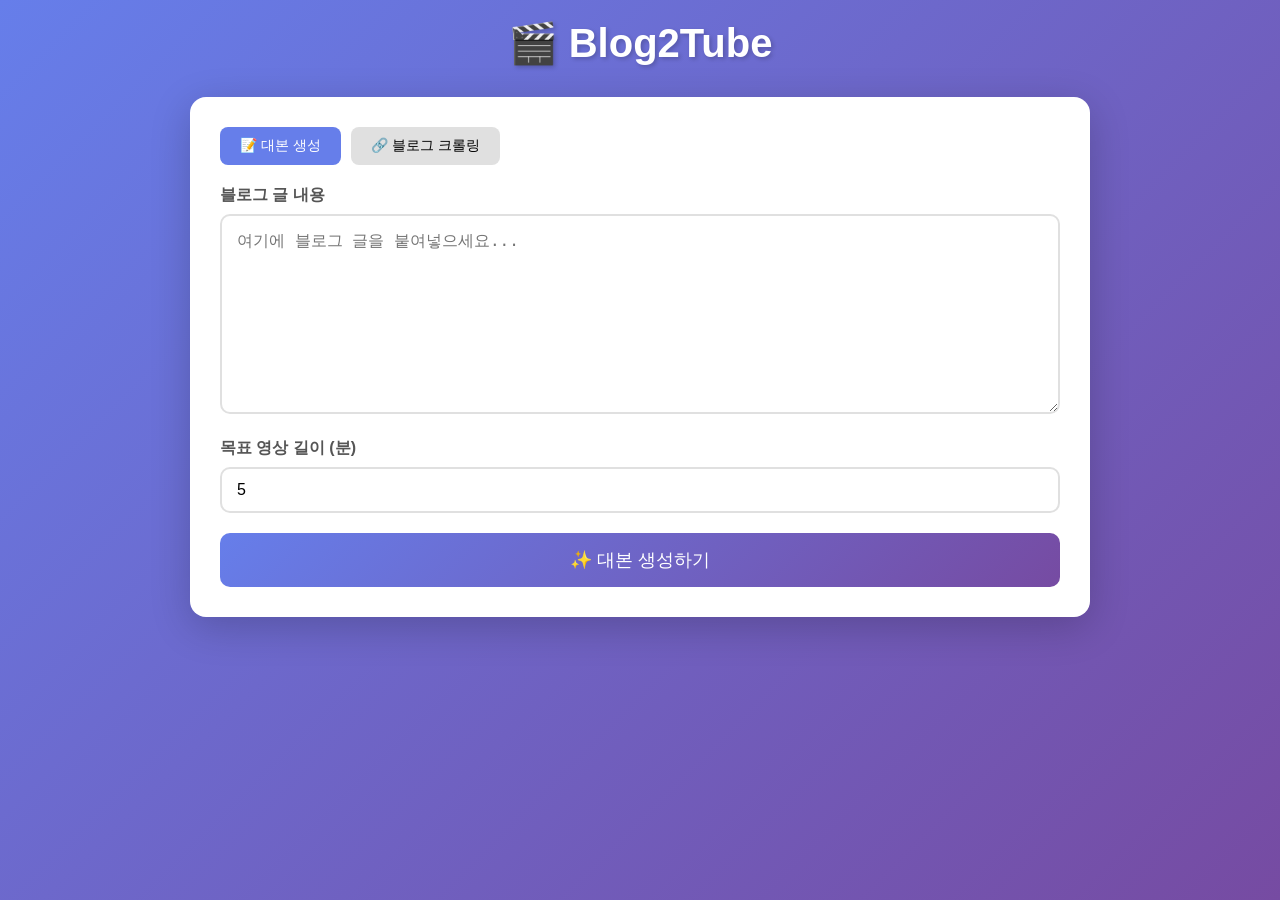
==== static/index.html @ efc8e056 "feat: Add user-friendly web UI for script generation - Create static/index.html with modern design -" ====
<!DOCTYPE html>
<html lang="ko">
<head>
    <meta charset="UTF-8">
    <meta name="viewport" content="width=device-width, initial-scale=1.0">
    <title>Blog2Tube - 블로그를 유튜브 영상으로</title>
    <style>
        * {
            margin: 0;
            padding: 0;
            box-sizing: border-box;
        }
        body {
            font-family: 'Segoe UI', Tahoma, Geneva, Verdana, sans-serif;
            background: linear-gradient(135deg, #667eea 0%, #764ba2 100%);
            min-height: 100vh;
            padding: 20px;
        }
        .container {
            max-width: 900px;
            margin: 0 auto;
        }
        h1 {
            color: white;
            text-align: center;
            margin-bottom: 30px;
            font-size: 2.5em;
            text-shadow: 2px 2px 4px rgba(0,0,0,0.2);
        }
        .card {
            background: white;
            border-radius: 16px;
            padding: 30px;
            margin-bottom: 20px;
            box-shadow: 0 10px 40px rgba(0,0,0,0.2);
        }
        .card h2 {
            color: #333;
            margin-bottom: 20px;
            font-size: 1.5em;
        }
        textarea {
            width: 100%;
            height: 200px;
            padding: 15px;
            border: 2px solid #e0e0e0;
            border-radius: 10px;
            font-size: 16px;
            resize: vertical;
            transition: border-color 0.3s;
        }
        textarea:focus {
            outline: none;
            border-color: #667eea;
        }
        .input-group {
            margin-bottom: 20px;
        }
        label {
            display: block;
            margin-bottom: 8px;
            color: #555;
            font-weight: 600;
        }
        input[type="number"], input[type="text"] {
            width: 100%;
            padding: 12px 15px;
            border: 2px solid #e0e0e0;
            border-radius: 10px;
            font-size: 16px;
        }
        input:focus {
            outline: none;
            border-color: #667eea;
        }
        .btn {
            background: linear-gradient(135deg, #667eea 0%, #764ba2 100%);
            color: white;
            border: none;
            padding: 15px 40px;
            font-size: 18px;
            border-radius: 10px;
            cursor: pointer;
            width: 100%;
            transition: transform 0.2s, box-shadow 0.2s;
        }
        .btn:hover {
            transform: translateY(-2px);
            box-shadow: 0 5px 20px rgba(102, 126, 234, 0.4);
        }
        .btn:disabled {
            background: #ccc;
            cursor: not-allowed;
            transform: none;
        }
        .result {
            margin-top: 20px;
            padding: 20px;
            background: #f8f9fa;
            border-radius: 10px;
            display: none;
        }
        .result.show {
            display: block;
        }
        .result h3 {
            color: #333;
            margin-bottom: 15px;
        }
        .scene {
            background: white;
            padding: 15px;
            border-radius: 8px;
            margin-bottom: 15px;
            border-left: 4px solid #667eea;
        }
        .scene-title {
            font-weight: bold;
            color: #667eea;
            margin-bottom: 10px;
        }
        .scene-script {
            color: #333;
            line-height: 1.6;
            margin-bottom: 10px;
        }
        .scene-prompt {
            font-size: 12px;
            color: #888;
            font-style: italic;
        }
        .loading {
            text-align: center;
            padding: 40px;
        }
        .spinner {
            border: 4px solid #f3f3f3;
            border-top: 4px solid #667eea;
            border-radius: 50%;
            width: 50px;
            height: 50px;
            animation: spin 1s linear infinite;
            margin: 0 auto 20px;
        }
        @keyframes spin {
            0% { transform: rotate(0deg); }
            100% { transform: rotate(360deg); }
        }
        .error {
            background: #ffe6e6;
            color: #cc0000;
            padding: 15px;
            border-radius: 8px;
            margin-top: 15px;
        }
        .stats {
            display: flex;
            gap: 20px;
            margin-bottom: 20px;
        }
        .stat {
            background: #667eea;
            color: white;
            padding: 15px 20px;
            border-radius: 8px;
            flex: 1;
            text-align: center;
        }
        .stat-value {
            font-size: 24px;
            font-weight: bold;
        }
        .stat-label {
            font-size: 12px;
            opacity: 0.8;
        }
        .tabs {
            display: flex;
            gap: 10px;
            margin-bottom: 20px;
        }
        .tab {
            padding: 10px 20px;
            background: #e0e0e0;
            border: none;
            border-radius: 8px;
            cursor: pointer;
            font-size: 14px;
        }
        .tab.active {
            background: #667eea;
            color: white;
        }
        .tab-content {
            display: none;
        }
        .tab-content.active {
            display: block;
        }
    </style>
</head>
<body>
    <div class="container">
        <h1>🎬 Blog2Tube</h1>

        <div class="card">
            <div class="tabs">
                <button class="tab active" onclick="showTab('script')">📝 대본 생성</button>
                <button class="tab" onclick="showTab('crawl')">🔗 블로그 크롤링</button>
            </div>

            <!-- 대본 생성 탭 -->
            <div id="script-tab" class="tab-content active">
                <div class="input-group">
                    <label>블로그 글 내용</label>
                    <textarea id="blogContent" placeholder="여기에 블로그 글을 붙여넣으세요..."></textarea>
                </div>
                <div class="input-group">
                    <label>목표 영상 길이 (분)</label>
                    <input type="number" id="duration" value="5" min="1" max="30">
                </div>
                <button class="btn" id="generateBtn" onclick="generateScript()">
                    ✨ 대본 생성하기
                </button>
            </div>

            <!-- 블로그 크롤링 탭 -->
            <div id="crawl-tab" class="tab-content">
                <div class="input-group">
                    <label>네이버 블로그 URL</label>
                    <input type="text" id="blogUrl" placeholder="https://blog.naver.com/...">
                </div>
                <button class="btn" onclick="crawlBlog()">
                    🔍 블로그 가져오기
                </button>
            </div>
        </div>

        <!-- 결과 영역 -->
        <div class="card result" id="result">
            <div class="loading" id="loading">
                <div class="spinner"></div>
                <p>Claude가 대본을 작성하고 있습니다...</p>
            </div>
            <div id="resultContent"></div>
        </div>
    </div>

    <script>
        function showTab(tab) {
            document.querySelectorAll('.tab').forEach(t => t.classList.remove('active'));
            document.querySelectorAll('.tab-content').forEach(c => c.classList.remove('active'));

            event.target.classList.add('active');
            document.getElementById(tab + '-tab').classList.add('active');
        }

        async function generateScript() {
            const content = document.getElementById('blogContent').value;
            const duration = document.getElementById('duration').value;

            if (!content.trim()) {
                alert('블로그 글 내용을 입력해주세요.');
                return;
            }

            const resultDiv = document.getElementById('result');
            const loading = document.getElementById('loading');
            const resultContent = document.getElementById('resultContent');
            const btn = document.getElementById('generateBtn');

            resultDiv.classList.add('show');
            loading.style.display = 'block';
            resultContent.innerHTML = '';
            btn.disabled = true;
            btn.textContent = '생성 중...';

            try {
                const response = await fetch('/generate-script', {
                    method: 'POST',
                    headers: { 'Content-Type': 'application/json' },
                    body: JSON.stringify({
                        text: content,
                        target_duration_minutes: parseInt(duration)
                    })
                });

                const data = await response.json();
                loading.style.display = 'none';

                if (response.ok) {
                    displayResult(data);
                } else {
                    resultContent.innerHTML = `<div class="error">❌ 오류: ${data.detail}</div>`;
                }
            } catch (error) {
                loading.style.display = 'none';
                resultContent.innerHTML = `<div class="error">❌ 네트워크 오류: ${error.message}</div>`;
            }

            btn.disabled = false;
            btn.textContent = '✨ 대본 생성하기';
        }

        async function crawlBlog() {
            const url = document.getElementById('blogUrl').value;

            if (!url.trim()) {
                alert('블로그 URL을 입력해주세요.');
                return;
            }

            try {
                const response = await fetch(`/crawl-blog?url=${encodeURIComponent(url)}`, {
                    method: 'POST'
                });

                const data = await response.json();

                if (response.ok) {
                    document.getElementById('blogContent').value = data.content;
                    showTab('script');
                    document.querySelector('.tab').click();
                    alert(`✅ "${data.title}" 블로그를 가져왔습니다!\n\n대본 생성 탭에서 내용을 확인하세요.`);
                } else {
                    alert(`❌ 오류: ${data.detail}`);
                }
            } catch (error) {
                alert(`❌ 네트워크 오류: ${error.message}`);
            }
        }

        function displayResult(data) {
            const resultContent = document.getElementById('resultContent');

            let html = `
                <h3>📺 ${data.title}</h3>
                <div class="stats">
                    <div class="stat">
                        <div class="stat-value">${Math.floor(data.total_duration / 60)}분 ${data.total_duration % 60}초</div>
                        <div class="stat-label">예상 길이</div>
                    </div>
                    <div class="stat">
                        <div class="stat-value">${data.total_characters.toLocaleString()}</div>
                        <div class="stat-label">총 글자수</div>
                    </div>
                    <div class="stat">
                        <div class="stat-value">${data.scenes.length}</div>
                        <div class="stat-label">장면 수</div>
                    </div>
                </div>
            `;

            data.scenes.forEach((scene, index) => {
                html += `
                    <div class="scene">
                        <div class="scene-title">[${scene.section_title}] - ${scene.estimated_duration}초</div>
                        <div class="scene-script">${scene.script_korean}</div>
                        <div class="scene-prompt">🖼️ ${scene.image_prompt_english}</div>
                    </div>
                `;
            });

            resultContent.innerHTML = html;
        }
    </script>
</body>
</html>
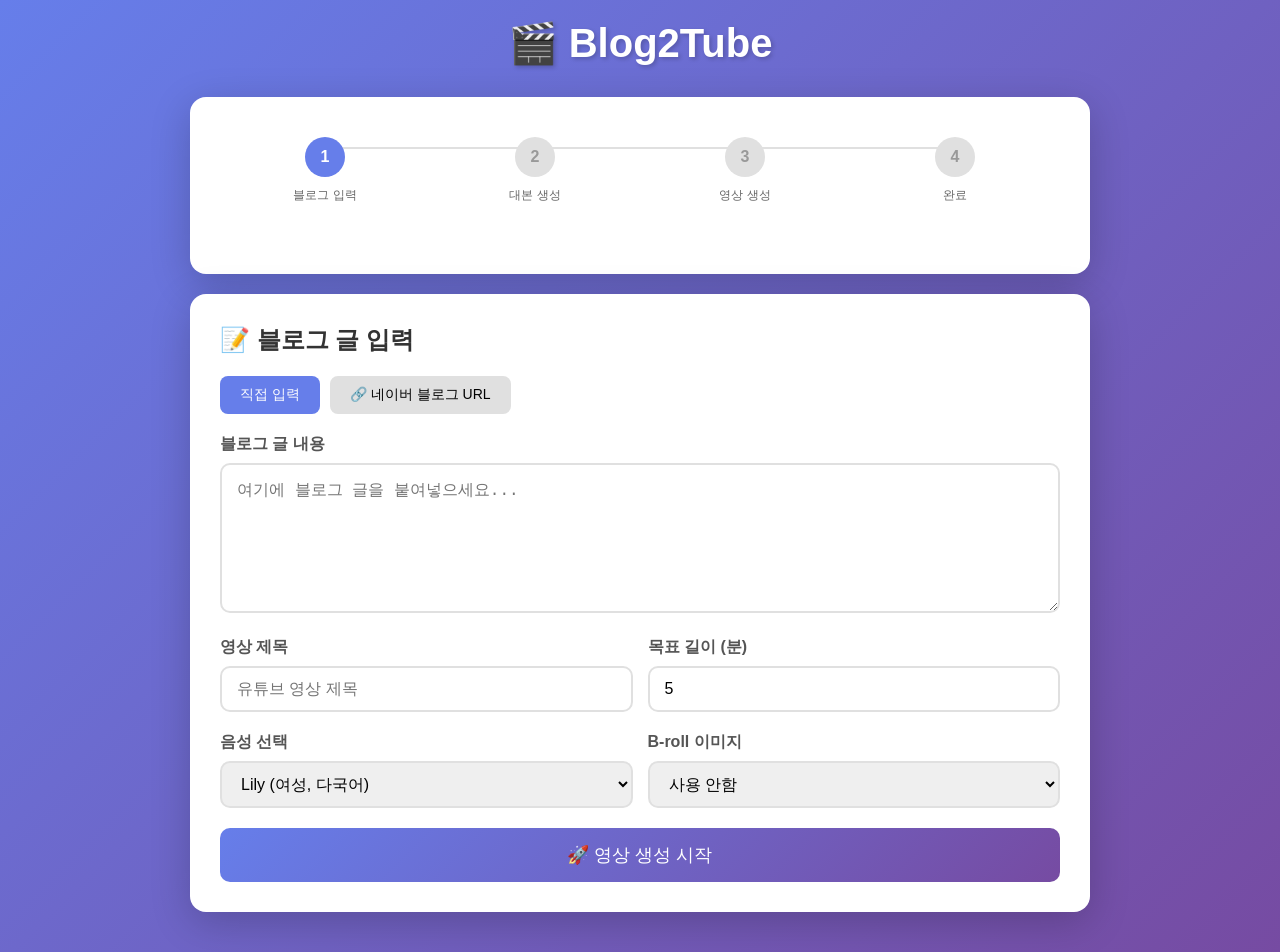
==== commit 0b9174c9: "feat: Add complete video generation workflow to UI - Add 4-step progress indicator - Show script wit" ====
--- a/static/index.html
+++ b/static/index.html
@@ -41,7 +41,7 @@
         }
         textarea {
             width: 100%;
-            height: 200px;
+            height: 150px;
             padding: 15px;
             border: 2px solid #e0e0e0;
             border-radius: 10px;
@@ -56,20 +56,27 @@
         .input-group {
             margin-bottom: 20px;
         }
+        .input-row {
+            display: flex;
+            gap: 15px;
+        }
+        .input-row .input-group {
+            flex: 1;
+        }
         label {
             display: block;
             margin-bottom: 8px;
             color: #555;
             font-weight: 600;
         }
-        input[type="number"], input[type="text"] {
+        input[type="number"], input[type="text"], select {
             width: 100%;
             padding: 12px 15px;
             border: 2px solid #e0e0e0;
             border-radius: 10px;
             font-size: 16px;
         }
-        input:focus {
+        input:focus, select:focus {
             outline: none;
             border-color: #667eea;
         }
@@ -93,6 +100,13 @@
             cursor: not-allowed;
             transform: none;
         }
+        .btn-secondary {
+            background: linear-gradient(135deg, #11998e 0%, #38ef7d 100%);
+        }
+        .btn-download {
+            background: linear-gradient(135deg, #f093fb 0%, #f5576c 100%);
+            margin-top: 15px;
+        }
         .result {
             margin-top: 20px;
             padding: 20px;
@@ -153,10 +167,18 @@
             border-radius: 8px;
             margin-top: 15px;
         }
+        .success {
+            background: #e6ffe6;
+            color: #008800;
+            padding: 15px;
+            border-radius: 8px;
+            margin-top: 15px;
+        }
         .stats {
             display: flex;
             gap: 20px;
             margin-bottom: 20px;
+            flex-wrap: wrap;
         }
         .stat {
             background: #667eea;
@@ -164,6 +186,7 @@
             padding: 15px 20px;
             border-radius: 8px;
             flex: 1;
+            min-width: 120px;
             text-align: center;
         }
         .stat-value {
@@ -178,6 +201,7 @@
             display: flex;
             gap: 10px;
             margin-bottom: 20px;
+            flex-wrap: wrap;
         }
         .tab {
             padding: 10px 20px;
@@ -186,6 +210,7 @@
             border-radius: 8px;
             cursor: pointer;
             font-size: 14px;
+            transition: all 0.2s;
         }
         .tab.active {
             background: #667eea;
@@ -196,6 +221,86 @@
         }
         .tab-content.active {
             display: block;
+        }
+        .progress-container {
+            margin: 20px 0;
+        }
+        .progress-bar {
+            height: 30px;
+            background: #e0e0e0;
+            border-radius: 15px;
+            overflow: hidden;
+        }
+        .progress-fill {
+            height: 100%;
+            background: linear-gradient(135deg, #667eea 0%, #764ba2 100%);
+            transition: width 0.5s ease;
+            display: flex;
+            align-items: center;
+            justify-content: center;
+            color: white;
+            font-weight: bold;
+        }
+        .progress-status {
+            text-align: center;
+            margin-top: 10px;
+            color: #666;
+            font-size: 14px;
+        }
+        .step-indicator {
+            display: flex;
+            justify-content: space-between;
+            margin-bottom: 30px;
+        }
+        .step {
+            flex: 1;
+            text-align: center;
+            padding: 10px;
+            position: relative;
+        }
+        .step::after {
+            content: '';
+            position: absolute;
+            top: 20px;
+            right: -50%;
+            width: 100%;
+            height: 2px;
+            background: #e0e0e0;
+            z-index: 0;
+        }
+        .step:last-child::after {
+            display: none;
+        }
+        .step-number {
+            width: 40px;
+            height: 40px;
+            border-radius: 50%;
+            background: #e0e0e0;
+            color: #999;
+            display: flex;
+            align-items: center;
+            justify-content: center;
+            margin: 0 auto 10px;
+            font-weight: bold;
+            position: relative;
+            z-index: 1;
+        }
+        .step.active .step-number {
+            background: #667eea;
+            color: white;
+        }
+        .step.completed .step-number {
+            background: #38ef7d;
+            color: white;
+        }
+        .step-label {
+            font-size: 12px;
+            color: #666;
+        }
+        .video-player {
+            width: 100%;
+            border-radius: 10px;
+            margin-top: 15px;
         }
     </style>
 </head>
@@ -203,60 +308,201 @@
     <div class="container">
         <h1>🎬 Blog2Tube</h1>
 
+        <!-- 단계 표시 -->
         <div class="card">
+            <div class="step-indicator">
+                <div class="step active" id="step1">
+                    <div class="step-number">1</div>
+                    <div class="step-label">블로그 입력</div>
+                </div>
+                <div class="step" id="step2">
+                    <div class="step-number">2</div>
+                    <div class="step-label">대본 생성</div>
+                </div>
+                <div class="step" id="step3">
+                    <div class="step-number">3</div>
+                    <div class="step-label">영상 생성</div>
+                </div>
+                <div class="step" id="step4">
+                    <div class="step-number">4</div>
+                    <div class="step-label">완료</div>
+                </div>
+            </div>
+        </div>
+
+        <!-- 입력 카드 -->
+        <div class="card" id="inputCard">
+            <h2>📝 블로그 글 입력</h2>
+
             <div class="tabs">
-                <button class="tab active" onclick="showTab('script')">📝 대본 생성</button>
-                <button class="tab" onclick="showTab('crawl')">🔗 블로그 크롤링</button>
-            </div>
-
-            <!-- 대본 생성 탭 -->
-            <div id="script-tab" class="tab-content active">
+                <button class="tab active" onclick="showTab('manual')">직접 입력</button>
+                <button class="tab" onclick="showTab('crawl')">🔗 네이버 블로그 URL</button>
+            </div>
+
+            <div id="manual-tab" class="tab-content active">
                 <div class="input-group">
                     <label>블로그 글 내용</label>
                     <textarea id="blogContent" placeholder="여기에 블로그 글을 붙여넣으세요..."></textarea>
                 </div>
-                <div class="input-group">
-                    <label>목표 영상 길이 (분)</label>
-                    <input type="number" id="duration" value="5" min="1" max="30">
-                </div>
-                <button class="btn" id="generateBtn" onclick="generateScript()">
-                    ✨ 대본 생성하기
-                </button>
-            </div>
-
-            <!-- 블로그 크롤링 탭 -->
+            </div>
+
             <div id="crawl-tab" class="tab-content">
                 <div class="input-group">
                     <label>네이버 블로그 URL</label>
                     <input type="text" id="blogUrl" placeholder="https://blog.naver.com/...">
                 </div>
-                <button class="btn" onclick="crawlBlog()">
+                <button class="btn btn-secondary" onclick="crawlBlog()" style="margin-bottom:20px;">
                     🔍 블로그 가져오기
                 </button>
             </div>
+
+            <div class="input-row">
+                <div class="input-group">
+                    <label>영상 제목</label>
+                    <input type="text" id="videoTitle" placeholder="유튜브 영상 제목">
+                </div>
+                <div class="input-group">
+                    <label>목표 길이 (분)</label>
+                    <input type="number" id="duration" value="5" min="1" max="30">
+                </div>
+            </div>
+
+            <div class="input-row">
+                <div class="input-group">
+                    <label>음성 선택</label>
+                    <select id="voice">
+                        <option value="Lily">Lily (여성, 다국어)</option>
+                        <option value="Aria">Aria (여성, 다국어)</option>
+                        <option value="Roger">Roger (남성, 다국어)</option>
+                        <option value="George">George (남성, 다국어)</option>
+                        <option value="River">River (중성, 다국어)</option>
+                    </select>
+                </div>
+                <div class="input-group">
+                    <label>B-roll 이미지</label>
+                    <select id="useBroll">
+                        <option value="false">사용 안함</option>
+                        <option value="true">사용</option>
+                    </select>
+                </div>
+            </div>
+
+            <button class="btn" id="generateBtn" onclick="startGeneration()">
+                🚀 영상 생성 시작
+            </button>
         </div>
 
-        <!-- 결과 영역 -->
-        <div class="card result" id="result">
-            <div class="loading" id="loading">
+        <!-- 대본 결과 카드 -->
+        <div class="card result" id="scriptResult">
+            <h2>📜 생성된 대본</h2>
+            <div class="loading" id="scriptLoading">
                 <div class="spinner"></div>
                 <p>Claude가 대본을 작성하고 있습니다...</p>
             </div>
-            <div id="resultContent"></div>
+            <div id="scriptContent"></div>
+            <button class="btn btn-secondary" id="continueBtn" onclick="generateVideo()" style="display:none; margin-top:20px;">
+                🎬 영상 생성 계속하기
+            </button>
+        </div>
+
+        <!-- 영상 생성 진행 카드 -->
+        <div class="card result" id="videoProgress">
+            <h2>🎬 영상 생성 중</h2>
+            <div class="progress-container">
+                <div class="progress-bar">
+                    <div class="progress-fill" id="progressFill" style="width: 0%">0%</div>
+                </div>
+                <div class="progress-status" id="progressStatus">시작 중...</div>
+            </div>
+        </div>
+
+        <!-- 완료 카드 -->
+        <div class="card result" id="completeCard">
+            <h2>✅ 영상 생성 완료!</h2>
+            <div class="success">영상이 성공적으로 생성되었습니다.</div>
+            <button class="btn btn-download" id="downloadBtn" onclick="downloadVideo()">
+                ⬇️ 영상 다운로드
+            </button>
+        </div>
+
+        <!-- 에러 카드 -->
+        <div class="card result" id="errorCard">
+            <h2>❌ 오류 발생</h2>
+            <div class="error" id="errorMessage"></div>
+            <button class="btn" onclick="resetAll()" style="margin-top:15px;">
+                🔄 처음부터 다시
+            </button>
         </div>
     </div>
 
     <script>
+        let currentVideoId = null;
+        let currentScript = null;
+        let progressInterval = null;
+
         function showTab(tab) {
             document.querySelectorAll('.tab').forEach(t => t.classList.remove('active'));
             document.querySelectorAll('.tab-content').forEach(c => c.classList.remove('active'));
-
             event.target.classList.add('active');
             document.getElementById(tab + '-tab').classList.add('active');
         }
 
-        async function generateScript() {
+        function setStep(stepNum) {
+            document.querySelectorAll('.step').forEach((s, i) => {
+                s.classList.remove('active', 'completed');
+                if (i + 1 < stepNum) s.classList.add('completed');
+                if (i + 1 === stepNum) s.classList.add('active');
+            });
+        }
+
+        function hideAllResults() {
+            document.querySelectorAll('.result').forEach(r => r.classList.remove('show'));
+        }
+
+        function showError(message) {
+            hideAllResults();
+            document.getElementById('errorMessage').textContent = message;
+            document.getElementById('errorCard').classList.add('show');
+        }
+
+        function resetAll() {
+            hideAllResults();
+            setStep(1);
+            document.getElementById('generateBtn').disabled = false;
+            document.getElementById('generateBtn').textContent = '🚀 영상 생성 시작';
+            if (progressInterval) clearInterval(progressInterval);
+        }
+
+        async function crawlBlog() {
+            const url = document.getElementById('blogUrl').value;
+            if (!url.trim()) {
+                alert('블로그 URL을 입력해주세요.');
+                return;
+            }
+
+            try {
+                const response = await fetch(`/crawl-blog?url=${encodeURIComponent(url)}`, {
+                    method: 'POST'
+                });
+                const data = await response.json();
+
+                if (response.ok) {
+                    document.getElementById('blogContent').value = data.content;
+                    document.getElementById('videoTitle').value = data.title;
+                    showTab('manual');
+                    document.querySelector('.tab').click();
+                    alert(`✅ "${data.title}" 블로그를 가져왔습니다!`);
+                } else {
+                    alert(`❌ 오류: ${data.detail}`);
+                }
+            } catch (error) {
+                alert(`❌ 네트워크 오류: ${error.message}`);
+            }
+        }
+
+        async function startGeneration() {
             const content = document.getElementById('blogContent').value;
+            const title = document.getElementById('videoTitle').value;
             const duration = document.getElementById('duration').value;
 
             if (!content.trim()) {
@@ -264,16 +510,15 @@
                 return;
             }
 
-            const resultDiv = document.getElementById('result');
-            const loading = document.getElementById('loading');
-            const resultContent = document.getElementById('resultContent');
-            const btn = document.getElementById('generateBtn');
-
-            resultDiv.classList.add('show');
-            loading.style.display = 'block';
-            resultContent.innerHTML = '';
-            btn.disabled = true;
-            btn.textContent = '생성 중...';
+            // Step 2: 대본 생성
+            setStep(2);
+            hideAllResults();
+            document.getElementById('scriptResult').classList.add('show');
+            document.getElementById('scriptLoading').style.display = 'block';
+            document.getElementById('scriptContent').innerHTML = '';
+            document.getElementById('continueBtn').style.display = 'none';
+            document.getElementById('generateBtn').disabled = true;
+            document.getElementById('generateBtn').textContent = '생성 중...';
 
             try {
                 const response = await fetch('/generate-script', {
@@ -286,55 +531,26 @@
                 });
 
                 const data = await response.json();
-                loading.style.display = 'none';
+                document.getElementById('scriptLoading').style.display = 'none';
 
                 if (response.ok) {
-                    displayResult(data);
+                    currentScript = data;
+                    displayScript(data);
+                    document.getElementById('continueBtn').style.display = 'block';
+
+                    // 자동으로 영상 생성 시작
+                    setTimeout(() => generateVideo(), 1000);
                 } else {
-                    resultContent.innerHTML = `<div class="error">❌ 오류: ${data.detail}</div>`;
+                    showError(data.detail || '대본 생성 실패');
                 }
             } catch (error) {
-                loading.style.display = 'none';
-                resultContent.innerHTML = `<div class="error">❌ 네트워크 오류: ${error.message}</div>`;
+                showError(`네트워크 오류: ${error.message}`);
             }
-
-            btn.disabled = false;
-            btn.textContent = '✨ 대본 생성하기';
-        }
-
-        async function crawlBlog() {
-            const url = document.getElementById('blogUrl').value;
-
-            if (!url.trim()) {
-                alert('블로그 URL을 입력해주세요.');
-                return;
-            }
-
-            try {
-                const response = await fetch(`/crawl-blog?url=${encodeURIComponent(url)}`, {
-                    method: 'POST'
-                });
-
-                const data = await response.json();
-
-                if (response.ok) {
-                    document.getElementById('blogContent').value = data.content;
-                    showTab('script');
-                    document.querySelector('.tab').click();
-                    alert(`✅ "${data.title}" 블로그를 가져왔습니다!\n\n대본 생성 탭에서 내용을 확인하세요.`);
-                } else {
-                    alert(`❌ 오류: ${data.detail}`);
-                }
-            } catch (error) {
-                alert(`❌ 네트워크 오류: ${error.message}`);
-            }
-        }
-
-        function displayResult(data) {
-            const resultContent = document.getElementById('resultContent');
-
+        }
+
+        function displayScript(data) {
             let html = `
-                <h3>📺 ${data.title}</h3>
+                <h3 style="margin-bottom:15px;">📺 ${data.title}</h3>
                 <div class="stats">
                     <div class="stat">
                         <div class="stat-value">${Math.floor(data.total_duration / 60)}분 ${data.total_duration % 60}초</div>
@@ -361,7 +577,87 @@
                 `;
             });
 
-            resultContent.innerHTML = html;
+            document.getElementById('scriptContent').innerHTML = html;
+        }
+
+        async function generateVideo() {
+            const content = document.getElementById('blogContent').value;
+            const title = document.getElementById('videoTitle').value || 'YouTube Video';
+            const voice = document.getElementById('voice').value;
+            const useBroll = document.getElementById('useBroll').value === 'true';
+
+            // Step 3: 영상 생성
+            setStep(3);
+            document.getElementById('videoProgress').classList.add('show');
+            document.getElementById('continueBtn').style.display = 'none';
+
+            try {
+                const response = await fetch('/api/generate', {
+                    method: 'POST',
+                    headers: { 'Content-Type': 'application/json' },
+                    body: JSON.stringify({
+                        blog_content: content,
+                        title: title,
+                        voice: voice,
+                        use_broll: useBroll
+                    })
+                });
+
+                const data = await response.json();
+
+                if (response.ok && data.video_id) {
+                    currentVideoId = data.video_id;
+                    startProgressPolling();
+                } else {
+                    showError(data.detail || '영상 생성 시작 실패');
+                }
+            } catch (error) {
+                showError(`네트워크 오류: ${error.message}`);
+            }
+        }
+
+        function startProgressPolling() {
+            progressInterval = setInterval(async () => {
+                try {
+                    const response = await fetch(`/api/progress/${currentVideoId}`);
+                    const data = await response.json();
+
+                    if (response.ok) {
+                        updateProgress(data);
+
+                        if (data.status === 'completed') {
+                            clearInterval(progressInterval);
+                            showComplete();
+                        } else if (data.status === 'error') {
+                            clearInterval(progressInterval);
+                            showError(data.step || '영상 생성 중 오류 발생');
+                        }
+                    }
+                } catch (error) {
+                    console.error('Progress check failed:', error);
+                }
+            }, 2000);
+        }
+
+        function updateProgress(data) {
+            const progress = data.progress || 0;
+            document.getElementById('progressFill').style.width = progress + '%';
+            document.getElementById('progressFill').textContent = progress + '%';
+            document.getElementById('progressStatus').textContent = data.step || '처리 중...';
+        }
+
+        function showComplete() {
+            setStep(4);
+            document.getElementById('videoProgress').classList.remove('show');
+            document.getElementById('completeCard').classList.add('show');
+            document.getElementById('generateBtn').disabled = false;
+            document.getElementById('generateBtn').textContent = '🚀 영상 생성 시작';
+        }
+
+        function downloadVideo() {
+            if (currentVideoId) {
+                window.open(`/api/download/${currentVideoId}`, '_blank');
+            }
         }
     </script>
 </body>
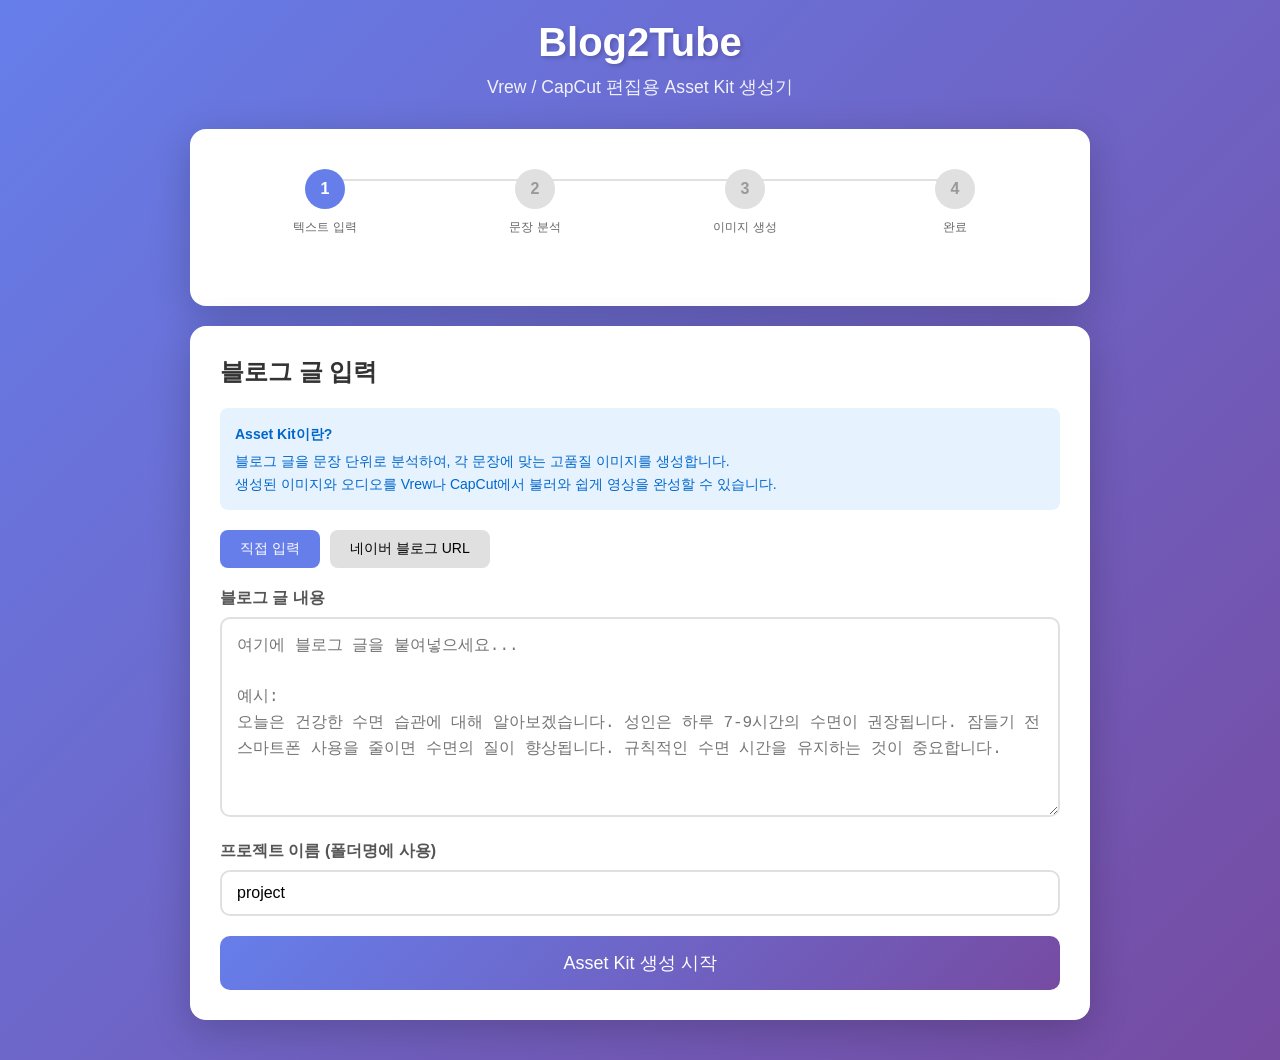
==== commit 3853429e: "refactor: Replace video generation with Asset Kit pipeline Major refactoring to generate Vrew/CapCut" ====
--- a/static/index.html
+++ b/static/index.html
@@ -3,7 +3,7 @@
 <head>
     <meta charset="UTF-8">
     <meta name="viewport" content="width=device-width, initial-scale=1.0">
-    <title>Blog2Tube - 블로그를 유튜브 영상으로</title>
+    <title>Blog2Tube - Asset Kit Generator</title>
     <style>
         * {
             margin: 0;
@@ -23,9 +23,15 @@
         h1 {
             color: white;
             text-align: center;
-            margin-bottom: 30px;
+            margin-bottom: 10px;
             font-size: 2.5em;
             text-shadow: 2px 2px 4px rgba(0,0,0,0.2);
+        }
+        .subtitle {
+            color: rgba(255,255,255,0.9);
+            text-align: center;
+            margin-bottom: 30px;
+            font-size: 1.1em;
         }
         .card {
             background: white;
@@ -41,13 +47,14 @@
         }
         textarea {
             width: 100%;
-            height: 150px;
+            height: 200px;
             padding: 15px;
             border: 2px solid #e0e0e0;
             border-radius: 10px;
             font-size: 16px;
             resize: vertical;
             transition: border-color 0.3s;
+            line-height: 1.6;
         }
         textarea:focus {
             outline: none;
@@ -55,13 +62,6 @@
         }
         .input-group {
             margin-bottom: 20px;
-        }
-        .input-row {
-            display: flex;
-            gap: 15px;
-        }
-        .input-row .input-group {
-            flex: 1;
         }
         label {
             display: block;
@@ -69,14 +69,14 @@
             color: #555;
             font-weight: 600;
         }
-        input[type="number"], input[type="text"], select {
+        input[type="text"] {
             width: 100%;
             padding: 12px 15px;
             border: 2px solid #e0e0e0;
             border-radius: 10px;
             font-size: 16px;
         }
-        input:focus, select:focus {
+        input:focus {
             outline: none;
             border-color: #667eea;
         }
@@ -100,11 +100,8 @@
             cursor: not-allowed;
             transform: none;
         }
-        .btn-secondary {
+        .btn-download {
             background: linear-gradient(135deg, #11998e 0%, #38ef7d 100%);
-        }
-        .btn-download {
-            background: linear-gradient(135deg, #f093fb 0%, #f5576c 100%);
             margin-top: 15px;
         }
         .result {
@@ -120,107 +117,6 @@
         .result h3 {
             color: #333;
             margin-bottom: 15px;
-        }
-        .scene {
-            background: white;
-            padding: 15px;
-            border-radius: 8px;
-            margin-bottom: 15px;
-            border-left: 4px solid #667eea;
-        }
-        .scene-title {
-            font-weight: bold;
-            color: #667eea;
-            margin-bottom: 10px;
-        }
-        .scene-script {
-            color: #333;
-            line-height: 1.6;
-            margin-bottom: 10px;
-        }
-        .scene-prompt {
-            font-size: 12px;
-            color: #888;
-            font-style: italic;
-        }
-        .loading {
-            text-align: center;
-            padding: 40px;
-        }
-        .spinner {
-            border: 4px solid #f3f3f3;
-            border-top: 4px solid #667eea;
-            border-radius: 50%;
-            width: 50px;
-            height: 50px;
-            animation: spin 1s linear infinite;
-            margin: 0 auto 20px;
-        }
-        @keyframes spin {
-            0% { transform: rotate(0deg); }
-            100% { transform: rotate(360deg); }
-        }
-        .error {
-            background: #ffe6e6;
-            color: #cc0000;
-            padding: 15px;
-            border-radius: 8px;
-            margin-top: 15px;
-        }
-        .success {
-            background: #e6ffe6;
-            color: #008800;
-            padding: 15px;
-            border-radius: 8px;
-            margin-top: 15px;
-        }
-        .stats {
-            display: flex;
-            gap: 20px;
-            margin-bottom: 20px;
-            flex-wrap: wrap;
-        }
-        .stat {
-            background: #667eea;
-            color: white;
-            padding: 15px 20px;
-            border-radius: 8px;
-            flex: 1;
-            min-width: 120px;
-            text-align: center;
-        }
-        .stat-value {
-            font-size: 24px;
-            font-weight: bold;
-        }
-        .stat-label {
-            font-size: 12px;
-            opacity: 0.8;
-        }
-        .tabs {
-            display: flex;
-            gap: 10px;
-            margin-bottom: 20px;
-            flex-wrap: wrap;
-        }
-        .tab {
-            padding: 10px 20px;
-            background: #e0e0e0;
-            border: none;
-            border-radius: 8px;
-            cursor: pointer;
-            font-size: 14px;
-            transition: all 0.2s;
-        }
-        .tab.active {
-            background: #667eea;
-            color: white;
-        }
-        .tab-content {
-            display: none;
-        }
-        .tab-content.active {
-            display: block;
         }
         .progress-container {
             margin: 20px 0;
@@ -297,31 +193,124 @@
             font-size: 12px;
             color: #666;
         }
-        .video-player {
-            width: 100%;
-            border-radius: 10px;
+        .error {
+            background: #ffe6e6;
+            color: #cc0000;
+            padding: 15px;
+            border-radius: 8px;
             margin-top: 15px;
+        }
+        .success {
+            background: #e6ffe6;
+            color: #008800;
+            padding: 15px;
+            border-radius: 8px;
+            margin-top: 15px;
+        }
+        .info-box {
+            background: #e6f3ff;
+            color: #0066cc;
+            padding: 15px;
+            border-radius: 8px;
+            margin-bottom: 20px;
+            font-size: 14px;
+            line-height: 1.6;
+        }
+        .info-box strong {
+            display: block;
+            margin-bottom: 5px;
+        }
+        .file-list {
+            background: white;
+            border-radius: 8px;
+            padding: 15px;
+            margin-top: 15px;
+        }
+        .file-item {
+            display: flex;
+            justify-content: space-between;
+            align-items: center;
+            padding: 10px;
+            border-bottom: 1px solid #eee;
+        }
+        .file-item:last-child {
+            border-bottom: none;
+        }
+        .file-name {
+            font-weight: 500;
+            color: #333;
+        }
+        .file-size {
+            color: #888;
+            font-size: 12px;
+        }
+        .stats {
+            display: flex;
+            gap: 20px;
+            margin: 20px 0;
+            flex-wrap: wrap;
+        }
+        .stat {
+            background: #667eea;
+            color: white;
+            padding: 15px 20px;
+            border-radius: 8px;
+            flex: 1;
+            min-width: 120px;
+            text-align: center;
+        }
+        .stat-value {
+            font-size: 24px;
+            font-weight: bold;
+        }
+        .stat-label {
+            font-size: 12px;
+            opacity: 0.8;
+        }
+        .tabs {
+            display: flex;
+            gap: 10px;
+            margin-bottom: 20px;
+        }
+        .tab {
+            padding: 10px 20px;
+            background: #e0e0e0;
+            border: none;
+            border-radius: 8px;
+            cursor: pointer;
+            font-size: 14px;
+        }
+        .tab.active {
+            background: #667eea;
+            color: white;
+        }
+        .tab-content {
+            display: none;
+        }
+        .tab-content.active {
+            display: block;
         }
     </style>
 </head>
 <body>
     <div class="container">
-        <h1>🎬 Blog2Tube</h1>
+        <h1>Blog2Tube</h1>
+        <p class="subtitle">Vrew / CapCut 편집용 Asset Kit 생성기</p>
 
         <!-- 단계 표시 -->
         <div class="card">
             <div class="step-indicator">
                 <div class="step active" id="step1">
                     <div class="step-number">1</div>
-                    <div class="step-label">블로그 입력</div>
+                    <div class="step-label">텍스트 입력</div>
                 </div>
                 <div class="step" id="step2">
                     <div class="step-number">2</div>
-                    <div class="step-label">대본 생성</div>
+                    <div class="step-label">문장 분석</div>
                 </div>
                 <div class="step" id="step3">
                     <div class="step-number">3</div>
-                    <div class="step-label">영상 생성</div>
+                    <div class="step-label">이미지 생성</div>
                 </div>
                 <div class="step" id="step4">
                     <div class="step-number">4</div>
@@ -332,17 +321,26 @@
 
         <!-- 입력 카드 -->
         <div class="card" id="inputCard">
-            <h2>📝 블로그 글 입력</h2>
+            <h2>블로그 글 입력</h2>
+
+            <div class="info-box">
+                <strong>Asset Kit이란?</strong>
+                블로그 글을 문장 단위로 분석하여, 각 문장에 맞는 고품질 이미지를 생성합니다.<br>
+                생성된 이미지와 오디오를 Vrew나 CapCut에서 불러와 쉽게 영상을 완성할 수 있습니다.
+            </div>
 
             <div class="tabs">
                 <button class="tab active" onclick="showTab('manual')">직접 입력</button>
-                <button class="tab" onclick="showTab('crawl')">🔗 네이버 블로그 URL</button>
+                <button class="tab" onclick="showTab('crawl')">네이버 블로그 URL</button>
             </div>
 
             <div id="manual-tab" class="tab-content active">
                 <div class="input-group">
                     <label>블로그 글 내용</label>
-                    <textarea id="blogContent" placeholder="여기에 블로그 글을 붙여넣으세요..."></textarea>
+                    <textarea id="blogContent" placeholder="여기에 블로그 글을 붙여넣으세요...
+
+예시:
+오늘은 건강한 수면 습관에 대해 알아보겠습니다. 성인은 하루 7-9시간의 수면이 권장됩니다. 잠들기 전 스마트폰 사용을 줄이면 수면의 질이 향상됩니다. 규칙적인 수면 시간을 유지하는 것이 중요합니다."></textarea>
                 </div>
             </div>
 
@@ -351,63 +349,24 @@
                     <label>네이버 블로그 URL</label>
                     <input type="text" id="blogUrl" placeholder="https://blog.naver.com/...">
                 </div>
-                <button class="btn btn-secondary" onclick="crawlBlog()" style="margin-bottom:20px;">
-                    🔍 블로그 가져오기
+                <button class="btn" onclick="crawlBlog()" style="margin-bottom:20px; background: linear-gradient(135deg, #11998e 0%, #38ef7d 100%);">
+                    블로그 가져오기
                 </button>
             </div>
 
-            <div class="input-row">
-                <div class="input-group">
-                    <label>영상 제목</label>
-                    <input type="text" id="videoTitle" placeholder="유튜브 영상 제목">
-                </div>
-                <div class="input-group">
-                    <label>목표 길이 (분)</label>
-                    <input type="number" id="duration" value="5" min="1" max="30">
-                </div>
-            </div>
-
-            <div class="input-row">
-                <div class="input-group">
-                    <label>음성 선택</label>
-                    <select id="voice">
-                        <option value="Lily">Lily (여성, 다국어)</option>
-                        <option value="Aria">Aria (여성, 다국어)</option>
-                        <option value="Roger">Roger (남성, 다국어)</option>
-                        <option value="George">George (남성, 다국어)</option>
-                        <option value="River">River (중성, 다국어)</option>
-                    </select>
-                </div>
-                <div class="input-group">
-                    <label>B-roll 이미지</label>
-                    <select id="useBroll">
-                        <option value="false">사용 안함</option>
-                        <option value="true">사용</option>
-                    </select>
-                </div>
+            <div class="input-group">
+                <label>프로젝트 이름 (폴더명에 사용)</label>
+                <input type="text" id="projectName" placeholder="예: 수면습관_영상" value="project">
             </div>
 
             <button class="btn" id="generateBtn" onclick="startGeneration()">
-                🚀 영상 생성 시작
+                Asset Kit 생성 시작
             </button>
         </div>
 
-        <!-- 대본 결과 카드 -->
-        <div class="card result" id="scriptResult">
-            <h2>📜 생성된 대본</h2>
-            <div class="loading" id="scriptLoading">
-                <div class="spinner"></div>
-                <p>Claude가 대본을 작성하고 있습니다...</p>
-            </div>
-            <div id="scriptContent"></div>
-            <button class="btn btn-secondary" id="continueBtn" onclick="generateVideo()" style="display:none; margin-top:20px;">
-                🎬 영상 생성 계속하기
-            </button>
-        </div>
-
-        <!-- 영상 생성 진행 카드 -->
-        <div class="card result" id="videoProgress">
-            <h2>🎬 영상 생성 중</h2>
+        <!-- 진행 상황 카드 -->
+        <div class="card result" id="progressCard">
+            <h2>Asset Kit 생성 중...</h2>
             <div class="progress-container">
                 <div class="progress-bar">
                     <div class="progress-fill" id="progressFill" style="width: 0%">0%</div>
@@ -418,26 +377,37 @@
 
         <!-- 완료 카드 -->
         <div class="card result" id="completeCard">
-            <h2>✅ 영상 생성 완료!</h2>
-            <div class="success">영상이 성공적으로 생성되었습니다.</div>
-            <button class="btn btn-download" id="downloadBtn" onclick="downloadVideo()">
-                ⬇️ 영상 다운로드
+            <h2>Asset Kit 생성 완료!</h2>
+            <div class="success" id="successMessage">파일이 성공적으로 생성되었습니다.</div>
+
+            <div class="stats" id="resultStats"></div>
+
+            <div class="file-list" id="fileList">
+                <h3 style="margin-bottom:15px;">생성된 파일</h3>
+                <div id="fileItems"></div>
+            </div>
+
+            <button class="btn btn-download" id="downloadBtn" onclick="downloadAssets()">
+                ZIP 파일 다운로드
+            </button>
+
+            <button class="btn" onclick="resetAll()" style="margin-top:10px; background: #888;">
+                새로 만들기
             </button>
         </div>
 
         <!-- 에러 카드 -->
         <div class="card result" id="errorCard">
-            <h2>❌ 오류 발생</h2>
+            <h2>오류 발생</h2>
             <div class="error" id="errorMessage"></div>
             <button class="btn" onclick="resetAll()" style="margin-top:15px;">
-                🔄 처음부터 다시
+                처음부터 다시
             </button>
         </div>
     </div>
 
     <script>
-        let currentVideoId = null;
-        let currentScript = null;
+        let currentJobId = null;
         let progressInterval = null;
 
         function showTab(tab) {
@@ -463,14 +433,17 @@
             hideAllResults();
             document.getElementById('errorMessage').textContent = message;
             document.getElementById('errorCard').classList.add('show');
+            document.getElementById('generateBtn').disabled = false;
+            document.getElementById('generateBtn').textContent = 'Asset Kit 생성 시작';
         }
 
         function resetAll() {
             hideAllResults();
             setStep(1);
             document.getElementById('generateBtn').disabled = false;
-            document.getElementById('generateBtn').textContent = '🚀 영상 생성 시작';
+            document.getElementById('generateBtn').textContent = 'Asset Kit 생성 시작';
             if (progressInterval) clearInterval(progressInterval);
+            currentJobId = null;
         }
 
         async function crawlBlog() {
@@ -488,149 +461,79 @@
 
                 if (response.ok) {
                     document.getElementById('blogContent').value = data.content;
-                    document.getElementById('videoTitle').value = data.title;
+                    document.getElementById('projectName').value = data.title.substring(0, 20);
                     showTab('manual');
                     document.querySelector('.tab').click();
-                    alert(`✅ "${data.title}" 블로그를 가져왔습니다!`);
+                    alert(`"${data.title}" 블로그를 가져왔습니다!`);
                 } else {
-                    alert(`❌ 오류: ${data.detail}`);
+                    alert(`오류: ${data.detail}`);
                 }
             } catch (error) {
-                alert(`❌ 네트워크 오류: ${error.message}`);
+                alert(`네트워크 오류: ${error.message}`);
             }
         }
 
         async function startGeneration() {
             const content = document.getElementById('blogContent').value;
-            const title = document.getElementById('videoTitle').value;
-            const duration = document.getElementById('duration').value;
+            const projectName = document.getElementById('projectName').value || 'project';
 
             if (!content.trim()) {
                 alert('블로그 글 내용을 입력해주세요.');
                 return;
             }
 
-            // Step 2: 대본 생성
+            // 시작
             setStep(2);
             hideAllResults();
-            document.getElementById('scriptResult').classList.add('show');
-            document.getElementById('scriptLoading').style.display = 'block';
-            document.getElementById('scriptContent').innerHTML = '';
-            document.getElementById('continueBtn').style.display = 'none';
+            document.getElementById('progressCard').classList.add('show');
             document.getElementById('generateBtn').disabled = true;
             document.getElementById('generateBtn').textContent = '생성 중...';
 
             try {
-                const response = await fetch('/generate-script', {
+                const response = await fetch('/generate-assets', {
                     method: 'POST',
                     headers: { 'Content-Type': 'application/json' },
                     body: JSON.stringify({
                         text: content,
-                        target_duration_minutes: parseInt(duration)
+                        project_name: projectName
                     })
                 });
 
                 const data = await response.json();
-                document.getElementById('scriptLoading').style.display = 'none';
-
-                if (response.ok) {
-                    currentScript = data;
-                    displayScript(data);
-                    document.getElementById('continueBtn').style.display = 'block';
-
-                    // 자동으로 영상 생성 시작
-                    setTimeout(() => generateVideo(), 1000);
+
+                if (response.ok && data.job_id) {
+                    currentJobId = data.job_id;
+                    startProgressPolling();
                 } else {
-                    showError(data.detail || '대본 생성 실패');
+                    showError(data.detail || 'Asset Kit 생성 시작 실패');
                 }
             } catch (error) {
                 showError(`네트워크 오류: ${error.message}`);
             }
         }
 
-        function displayScript(data) {
-            let html = `
-                <h3 style="margin-bottom:15px;">📺 ${data.title}</h3>
-                <div class="stats">
-                    <div class="stat">
-                        <div class="stat-value">${Math.floor(data.total_duration / 60)}분 ${data.total_duration % 60}초</div>
-                        <div class="stat-label">예상 길이</div>
-                    </div>
-                    <div class="stat">
-                        <div class="stat-value">${data.total_characters.toLocaleString()}</div>
-                        <div class="stat-label">총 글자수</div>
-                    </div>
-                    <div class="stat">
-                        <div class="stat-value">${data.scenes.length}</div>
-                        <div class="stat-label">장면 수</div>
-                    </div>
-                </div>
-            `;
-
-            data.scenes.forEach((scene, index) => {
-                html += `
-                    <div class="scene">
-                        <div class="scene-title">[${scene.section_title}] - ${scene.estimated_duration}초</div>
-                        <div class="scene-script">${scene.script_korean}</div>
-                        <div class="scene-prompt">🖼️ ${scene.image_prompt_english}</div>
-                    </div>
-                `;
-            });
-
-            document.getElementById('scriptContent').innerHTML = html;
-        }
-
-        async function generateVideo() {
-            const content = document.getElementById('blogContent').value;
-            const title = document.getElementById('videoTitle').value || 'YouTube Video';
-            const voice = document.getElementById('voice').value;
-            const useBroll = document.getElementById('useBroll').value === 'true';
-
-            // Step 3: 영상 생성
-            setStep(3);
-            document.getElementById('videoProgress').classList.add('show');
-            document.getElementById('continueBtn').style.display = 'none';
-
-            try {
-                const response = await fetch('/api/generate', {
-                    method: 'POST',
-                    headers: { 'Content-Type': 'application/json' },
-                    body: JSON.stringify({
-                        blog_content: content,
-                        title: title,
-                        voice: voice,
-                        use_broll: useBroll
-                    })
-                });
-
-                const data = await response.json();
-
-                if (response.ok && data.video_id) {
-                    currentVideoId = data.video_id;
-                    startProgressPolling();
-                } else {
-                    showError(data.detail || '영상 생성 시작 실패');
-                }
-            } catch (error) {
-                showError(`네트워크 오류: ${error.message}`);
-            }
-        }
-
         function startProgressPolling() {
             progressInterval = setInterval(async () => {
                 try {
-                    const response = await fetch(`/api/progress/${currentVideoId}`);
+                    const response = await fetch(`/assets/progress/${currentJobId}`);
                     const data = await response.json();
 
                     if (response.ok) {
                         updateProgress(data);
 
+                        // 단계 업데이트
+                        if (data.progress > 30 && data.progress <= 75) {
+                            setStep(3);
+                        } else if (data.progress > 75) {
+                            setStep(4);
+                        }
+
                         if (data.status === 'completed') {
                             clearInterval(progressInterval);
-                            showComplete();
+                            showComplete(data);
                         } else if (data.status === 'error') {
                             clearInterval(progressInterval);
-                            showError(data.step || '영상 생성 중 오류 발생');
+                            showError(data.error || data.step || 'Asset Kit 생성 중 오류 발생');
                         }
                     }
                 } catch (error) {
@@ -646,17 +549,62 @@
             document.getElementById('progressStatus').textContent = data.step || '처리 중...';
         }
 
-        function showComplete() {
+        async function showComplete(data) {
             setStep(4);
-            document.getElementById('videoProgress').classList.remove('show');
+            hideAllResults();
             document.getElementById('completeCard').classList.add('show');
             document.getElementById('generateBtn').disabled = false;
-            document.getElementById('generateBtn').textContent = '🚀 영상 생성 시작';
-        }
-
-        function downloadVideo() {
-            if (currentVideoId) {
-                window.open(`/api/download/${currentVideoId}`, '_blank');
+            document.getElementById('generateBtn').textContent = 'Asset Kit 생성 시작';
+
+            // 파일 목록 가져오기
+            try {
+                const response = await fetch(`/assets/files/${currentJobId}`);
+                const filesData = await response.json();
+
+                if (response.ok) {
+                    // 통계 표시
+                    const imageCount = filesData.files.filter(f => f.name.endsWith('.png')).length;
+                    const hasAudio = filesData.files.some(f => f.name.endsWith('.mp3'));
+
+                    document.getElementById('resultStats').innerHTML = `
+                        <div class="stat">
+                            <div class="stat-value">${imageCount}</div>
+                            <div class="stat-label">이미지</div>
+                        </div>
+                        <div class="stat">
+                            <div class="stat-value">${hasAudio ? '1' : '0'}</div>
+                            <div class="stat-label">오디오</div>
+                        </div>
+                        <div class="stat">
+                            <div class="stat-value">${filesData.total}</div>
+                            <div class="stat-label">총 파일</div>
+                        </div>
+                    `;
+
+                    // 파일 목록 표시
+                    let filesHtml = '';
+                    filesData.files.forEach(file => {
+                        const sizeKB = (file.size / 1024).toFixed(1);
+                        filesHtml += `
+                            <div class="file-item">
+                                <span class="file-name">${file.name}</span>
+                                <span class="file-size">${sizeKB} KB</span>
+                            </div>
+                        `;
+                    });
+                    document.getElementById('fileItems').innerHTML = filesHtml;
+
+                    document.getElementById('successMessage').textContent =
+                        `${filesData.output_dir} 폴더에 파일이 생성되었습니다.`;
+                }
+            } catch (error) {
+                console.error('Failed to fetch file list:', error);
+            }
+        }
+
+        function downloadAssets() {
+            if (currentJobId) {
+                window.open(`/assets/download/${currentJobId}`, '_blank');
             }
         }
     </script>
